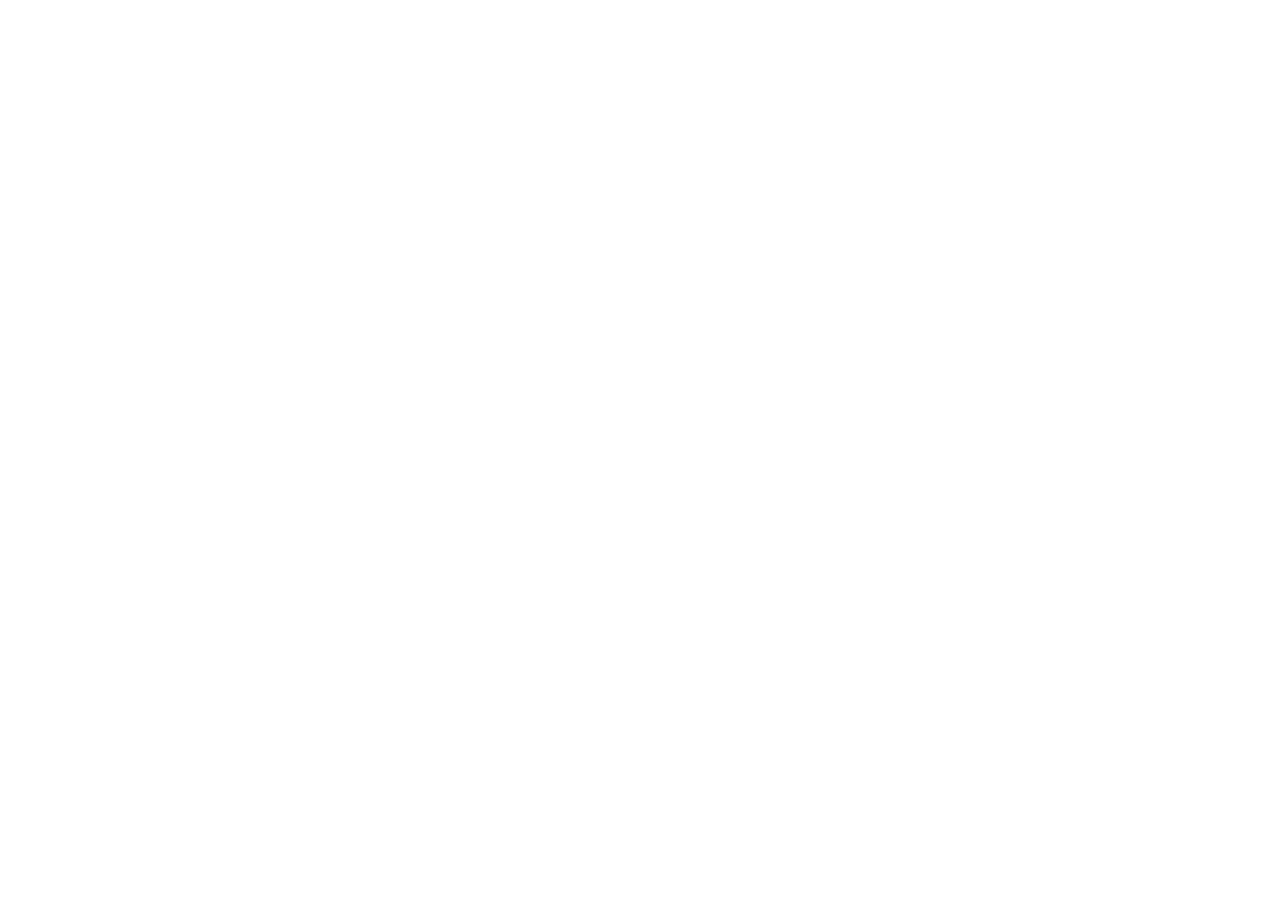
==== privacypolicy.html @ 908f22d9 "Create privacypolicy.html" ====
<!DOCTYPE html>
<html lang="en">
<head>
  <meta charset="UTF-8">
  <meta name="viewport" content="width=device-width, initial-scale=1.0">
  <title>Postra — Never Run Out of Content Again.</title>
  <meta name="description" content="Postra helps Instagram creators generate niche-specific ideas, captions, and ready-to-post content in seconds. Never run out of content again.">
  <meta name="keywords" content="AI social media tool, content generator, Instagram creator tools, caption generator, Hindi content creator tool">
  <meta name="author" content="Postra">
  <meta name="robots" content="index, follow">
  <meta property="og:title" content="Postra — Never Run Out of Content Again.">
  <meta property="og:description" content="Idea → Ready post in seconds. Built for Instagram creators who want to stay consistent without the overthink.">
  <meta property="og:type" content="website">
  <meta property="og:url" content="https://postra-gamma.vercel.app/">
  <meta property="og:image" content="https://postra-gamma.vercel.app/assets/postra.png">
  <meta name="twitter:card" content="summary_large_image">
  <meta name="twitter:title" content="Postra — Never Run Out of Content Again.">
  <meta name="twitter:description" content="Never run out of content again. Generate niche ideas + captions in seconds.">
  <meta name="twitter:image" content="https://postra-gamma.vercel.app/assets/postra.png">
  <link rel="icon" href="assets/postra.png" type="image/png">
  <link rel="canonical" href="https://postra-gamma.vercel.app/">
  <link rel="preconnect" href="https://fonts.googleapis.com">
  <link rel="preconnect" href="https://fonts.gstatic.com" crossorigin>
  <link href="https://fonts.googleapis.com/css2?family=Syne:wght@400;500;600;700;800&family=DM+Sans:ital,opsz,wght@0,9..40,300;0,9..40,400;0,9..40,500;1,9..40,300&display=swap" rel="stylesheet">
  <link rel="stylesheet" href="style.css">
  <link rel="stylesheet" href="https://cdnjs.cloudflare.com/ajax/libs/font-awesome/6.5.0/css/all.min.css">
  <meta name="theme-color" content="#000000">
</head>

<body>
<!-- ====================================================
     PAGE: PRIVACY POLICY
===================================================== -->
<div class="page" id="page-privacy">
  <div class="page-hero">
    <p class="label">Legal</p>
    <h1>Privacy Policy</h1>
    <p>Last updated: April 1, 2026</p>
  </div>
  <section class="section">
    <div class="legal-content">
      <p>Postra ("we", "our", or "us") is committed to protecting your privacy. This Privacy Policy explains how we collect, use, and safeguard your personal information when you use our platform.</p>
      <h2>1. Information We Collect</h2>
      <h3>Account information</h3>
      <p>When you create a Postra account, we collect your name, email address, niche, and creator preferences you provide during onboarding.</p>
      <h3>Instagram integration data</h3>
      <p>When you connect your Instagram account, we access data permitted by the Instagram API — including your profile, follower count, and post performance data. We do not store your Instagram password. We use only the permissions you explicitly grant.</p>
      <h3>Usage data</h3>
      <p>We collect information on how you use Postra — which features you use, how often you post, and content creation patterns. This helps us improve the product and personalise your experience.</p>
      <h3>Payment information</h3>
      <p>Payments are processed by a third-party provider. We do not store your credit card or banking details on our servers.</p>
      <h2>2. How We Use Your Data</h2>
      <ul>
        <li>To provide and improve the Postra service</li>
        <li>To generate AI-powered content suggestions based on your niche and tone</li>
        <li>To send relevant product updates and creator tips (you can opt out anytime)</li>
        <li>To analyse usage patterns and improve features</li>
        <li>To process payments and manage subscriptions</li>
      </ul>
      <h2>3. Instagram Integration</h2>
      <p>Postra integrates with Instagram via the official Meta API. We only access data you explicitly authorise. You can revoke access at any time from your Instagram settings. We do not share your Instagram data with third parties.</p>
      <h2>4. Cookies</h2>
      <p>We use cookies to keep you logged in, remember your preferences, and understand how our site is used. See our Cookie Policy for full details.</p>
      <h2>5. Data Sharing</h2>
      <p>We do not sell your personal data. We may share data with service providers (hosting, analytics, payment) who are bound by strict confidentiality agreements. We may disclose data if required by law.</p>
      <h2>6. Data Security</h2>
      <p>We use industry-standard security measures including encryption, secure servers, and access controls. While no system is 100% secure, we take your data protection seriously.</p>
      <h2>7. Your Rights</h2>
      <ul>
        <li>Access and export your personal data</li>
        <li>Correct inaccurate information</li>
        <li>Request deletion of your account and data</li>
        <li>Withdraw consent for data processing</li>
      </ul>
      <p>To exercise any of these rights, email us at <a href="https://mail.google.com/mail/?view=cm&to=sharmaaparth.07@email.com" target="_blank">Contact Support →</a></p>
      <h2>8. Contact</h2>
      <p>For any privacy questions, contact us at <a href="https://mail.google.com/mail/?view=cm&to=sharmaaparth.07@email.com" target="_blank">Contact Support →</a></p>
    </div>
  </section>
</div>
</body>
</html>
---- style.css ----
/* ===== DESIGN TOKENS ===== */
:root {
  --brand: #1a6bff;
  --brand-dark: #1254cc;
  --brand-light: #e8f0ff;
  --brand-mid: #4a8bff;
  --ink: #0d0f14;
  --ink-2: #3a3f4a;
  --ink-3: #6b7280;
  --ink-4: #9ca3af;
  --surface: #ffffff;
  --surface-2: #f8f9fb;
  --surface-3: #f1f3f8;
  --border: #e5e8ef;
  --border-2: #d1d5de;
  --success: #16a34a;
  --success-light: #dcfce7;
  --radius: 12px;
  --radius-lg: 20px;
  --radius-xl: 32px;
  --shadow: 0 1px 3px rgba(0,0,0,0.08), 0 4px 16px rgba(0,0,0,0.06);
  --shadow-lg: 0 8px 32px rgba(0,0,0,0.10);
  --shadow-brand: 0 8px 32px rgba(26,107,255,0.25);
}

* { box-sizing: border-box; margin: 0; padding: 0; }
html { scroll-behavior: smooth; }
body {
  font-family: 'DM Sans', sans-serif;
  color: var(--ink);
  background: var(--surface);
  font-size: 16px;
  line-height: 1.65;
  -webkit-font-smoothing: antialiased;
}
h1, h2, h3, h4, h5 {
  font-family: 'Syne', sans-serif;
  line-height: 1.15;
  letter-spacing: -0.02em;
}
a { color: var(--brand); text-decoration: none; }
a:hover { text-decoration: underline; }
img { max-width: 100%; }

/* ===== NAV ===== */
.nav {
  position: sticky; top: 0; z-index: 100;
  background: rgba(255,255,255,0.92);
  backdrop-filter: blur(12px);
  border-bottom: 1px solid var(--border);
  padding: 0 max(24px, calc((100vw - 1120px) / 2));
  display: flex; align-items: center; gap: 32px;
  height: 60px;
}
.nav-logo {
  font-family: 'Syne', sans-serif;
  font-weight: 800; font-size: 22px;
  color: var(--brand); margin-right: auto;
  letter-spacing: -0.03em; cursor: pointer;
}
.nav-logo span { color: var(--ink); }
.nav-links { display: flex; gap: 4px; }
.nav-links a {
  font-size: 14px; font-weight: 500; color: var(--ink-2);
  padding: 6px 12px; border-radius: 8px;
  transition: background 0.15s, color 0.15s;
  cursor: pointer;
}
.nav-links a:hover { background: var(--surface-2); color: var(--ink); text-decoration: none; }
.nav-links a.active { color: var(--brand); background: var(--brand-light); }
.nav-cta {
  background: var(--brand); color: #fff !important;
  padding: 8px 18px !important; border-radius: 8px !important;
  font-weight: 600 !important;
  transition: all 0.2s !important;
}
.nav-cta:hover { background: var(--brand-dark) !important; color: #fff; text-decoration: none; transform: translateY(-1px); }

/* Pulse animation on nav CTA */
.pulse-cta {
  animation: subtlePulse 3s ease-in-out infinite;
}
@keyframes subtlePulse {
  0%, 100% { box-shadow: 0 0 0 0 rgba(26,107,255,0.4); }
  50% { box-shadow: 0 0 0 6px rgba(26,107,255,0); }
}

/* ===== PAGES ===== */
.page { display: none; }
.page.active { display: block; }
.page.active { animation: fadeIn 0.22s ease; }
@keyframes fadeIn { from { opacity: 0; transform: translateY(8px); } to { opacity: 1; transform: translateY(0); } }

/* ===== SHARED SECTION STYLES ===== */
.section { padding: 96px max(24px, calc((100vw - 1120px) / 2)); }
.section-sm { padding: 64px max(24px, calc((100vw - 1120px) / 2)); }
.section-bg { background: var(--surface-2); }

.label {
  display: inline-block;
  font-size: 12px; font-weight: 600;
  letter-spacing: 0.08em; text-transform: uppercase;
  color: var(--brand); background: var(--brand-light);
  padding: 4px 12px; border-radius: 100px;
  margin-bottom: 16px;
}

h2.section-title {
  font-size: clamp(28px, 4vw, 44px);
  font-weight: 800; margin-bottom: 16px;
}
.section-subtitle {
  font-size: 18px; color: var(--ink-3);
  max-width: 560px;
  line-height: 1.6;
  margin-bottom: 56px;
}

/* ===== BUTTONS ===== */
.btn {
  display: inline-flex; align-items: center; gap: 8px;
  padding: 13px 24px; border-radius: 10px;
  font-family: 'DM Sans', sans-serif;
  font-size: 15px; font-weight: 600;
  cursor: pointer; border: none;
  transition: all 0.18s; text-decoration: none !important;
}
.btn-primary {
  background: var(--brand); color: #fff;
}
.btn-primary:hover { background: var(--brand-dark); transform: translateY(-1px); box-shadow: var(--shadow-brand); }
.btn-outline {
  background: transparent; color: var(--ink);
  border: 1.5px solid var(--border-2);
}
.btn-outline:hover { border-color: var(--brand); color: var(--brand); background: var(--brand-light); }
.btn-lg { padding: 16px 32px; font-size: 17px; border-radius: 12px; }
.btn-white { background: #fff; color: var(--brand); }
.btn-white:hover { background: var(--brand-light); transform: translateY(-1px); }

/* Glow CTA button */
.btn-glow {
  box-shadow: 0 4px 24px rgba(26,107,255,0.35);
  position: relative; overflow: hidden;
}
.btn-glow::after {
  content: '';
  position: absolute; inset: 0;
  background: linear-gradient(90deg, transparent, rgba(255,255,255,0.15), transparent);
  transform: translateX(-100%);
  animation: shimmer 2.5s infinite;
}
@keyframes shimmer {
  100% { transform: translateX(100%); }
}
.btn-glow:hover { box-shadow: 0 8px 32px rgba(26,107,255,0.5); }

.btn-cta-final {
  font-size: 18px; padding: 18px 40px;
  border-radius: 14px;
  box-shadow: 0 0 0 4px rgba(255,255,255,0.3);
}
.btn-cta-final:hover {
  box-shadow: 0 0 0 6px rgba(255,255,255,0.4);
  transform: translateY(-2px);
}

/* ===== CARDS ===== */
.card {
  background: var(--surface);
  border: 1px solid var(--border);
  border-radius: var(--radius-lg);
  padding: 28px 28px;
  box-shadow: var(--shadow);
}
.card-hover {
  transition: transform 0.2s, box-shadow 0.2s;
}
.card-hover:hover {
  transform: translateY(-4px);
  box-shadow: var(--shadow-lg);
}
.card-featured {
  border-color: var(--brand);
  background: linear-gradient(135deg, #f0f5ff 0%, #fff 100%);
}
.card-icon {
  width: 48px; height: 48px;
  background: var(--brand-light);
  border-radius: 12px;
  display: flex; align-items: center; justify-content: center;
  font-size: 22px; margin-bottom: 16px;
}
.card h3 { font-size: 18px; font-weight: 700; margin-bottom: 8px; }
.card p { font-size: 15px; color: var(--ink-3); line-height: 1.6; }
.card-tag {
  display: inline-block; margin-top: 12px;
  background: var(--surface-3); color: var(--ink-3);
  font-size: 11px; font-weight: 600; padding: 3px 10px;
  border-radius: 100px; letter-spacing: 0.04em;
}
.card-tag-brand {
  background: var(--brand-light); color: var(--brand);
}

/* ===== GRID ===== */
.grid-3 { display: grid; grid-template-columns: repeat(3, 1fr); gap: 24px; }
.grid-2 { display: grid; grid-template-columns: repeat(2, 1fr); gap: 24px; }
.grid-4 { display: grid; grid-template-columns: repeat(4, 1fr); gap: 20px; }

@media (max-width: 900px) {
  .grid-3, .grid-4 { grid-template-columns: 1fr; }
  .grid-2 { grid-template-columns: 1fr; }
  .nav-links { display: none; }
}

/* ===== HERO ===== */
.hero {
  padding: 96px max(24px, calc((100vw - 1120px) / 2)) 80px;
  background: linear-gradient(175deg, #f0f5ff 0%, #fff 60%);
  position: relative; overflow: hidden;
}
/* Animated blobs */
.hero-blob {
  position: absolute; border-radius: 50%;
  pointer-events: none; opacity: 0.5;
  animation: blobFloat 8s ease-in-out infinite alternate;
}
.hero-blob-1 {
  width: 500px; height: 500px;
  top: -150px; right: -100px;
  background: radial-gradient(circle, rgba(26,107,255,0.10) 0%, transparent 70%);
  animation-duration: 8s;
}
.hero-blob-2 {
  width: 350px; height: 350px;
  bottom: -100px; left: -100px;
  background: radial-gradient(circle, rgba(100,160,255,0.08) 0%, transparent 70%);
  animation-duration: 12s;
  animation-delay: -4s;
}
@keyframes blobFloat {
  from { transform: translate(0, 0) scale(1); }
  to { transform: translate(30px, -20px) scale(1.05); }
}

.hero-inner { position: relative; z-index: 1; }

.hero-badge {
  display: inline-flex; align-items: center; gap: 8px;
  background: var(--brand-light); color: var(--brand);
  padding: 6px 14px; border-radius: 100px;
  font-size: 13px; font-weight: 600;
  margin-bottom: 28px;
  border: 1px solid rgba(26,107,255,0.2);
  animation: badgePop 0.5s cubic-bezier(.34,1.56,.64,1) forwards;
}
@keyframes badgePop {
  from { opacity: 0; transform: scale(0.85); }
  to { opacity: 1; transform: scale(1); }
}
.hero-badge .dot {
  width: 7px; height: 7px; border-radius: 50%;
  background: var(--brand); animation: pulse 2s infinite;
}
@keyframes pulse {
  0%, 100% { opacity: 1; }
  50% { opacity: 0.4; }
}

.hero-headline {
  font-size: clamp(36px, 6vw, 72px);
  font-weight: 800; max-width: 820px;
  margin-bottom: 24px;
  line-height: 1.08;
  animation: heroSlide 0.6s ease forwards;
  animation-delay: 0.1s;
  opacity: 0;
}
@keyframes heroSlide {
  from { opacity: 0; transform: translateY(20px); }
  to { opacity: 1; transform: translateY(0); }
}
.hero-headline .accent { color: var(--brand); }

.hero-sub {
  font-size: clamp(16px, 2vw, 19px);
  color: var(--ink-2); max-width: 560px;
  margin-bottom: 36px; line-height: 1.7;
  animation: heroSlide 0.6s ease forwards;
  animation-delay: 0.2s;
  opacity: 0;
}

.hero-actions {
  display: flex; gap: 12px; flex-wrap: wrap; margin-bottom: 20px;
  animation: heroSlide 0.6s ease forwards;
  animation-delay: 0.3s;
  opacity: 0;
}

/* Micro trust pills */
.hero-microtrust {
  display: flex; align-items: center; gap: 8px; flex-wrap: wrap;
  margin-bottom: 56px;
  animation: heroSlide 0.5s ease forwards;
  animation-delay: 0.4s;
  opacity: 0;
}
.trust-pill {
  display: inline-flex; align-items: center; gap: 4px;
  font-size: 13px; color: var(--ink-3); font-weight: 500;
  background: rgba(255,255,255,0.7); border: 1px solid var(--border);
  padding: 4px 12px; border-radius: 100px;
}

/* ===== HERO OUTPUT PREVIEW ===== */
.hero-output-preview {
  background: #fff;
  border: 1px solid var(--border);
  border-radius: var(--radius-xl);
  box-shadow: 0 8px 48px rgba(26,107,255,0.12), 0 2px 8px rgba(0,0,0,0.06);
  overflow: hidden;
  max-width: 740px;
  animation: heroSlide 0.7s ease forwards;
  animation-delay: 0.5s;
  opacity: 0;
}
.output-preview-label {
  padding: 14px 20px 10px;
  font-size: 13px; font-weight: 600; color: var(--ink-3);
  background: var(--surface-2);
  border-bottom: 1px solid var(--border);
}
.output-tabs {
  display: flex; gap: 0;
  border-bottom: 1px solid var(--border);
  background: var(--surface-2);
}
.otab {
  padding: 10px 20px;
  font-family: 'DM Sans', sans-serif;
  font-size: 13px; font-weight: 600; color: var(--ink-3);
  background: none; border: none; cursor: pointer;
  border-bottom: 2px solid transparent;
  transition: all 0.15s;
}
.otab:hover { color: var(--brand); }
.otab.active { color: var(--brand); border-bottom-color: var(--brand); background: #fff; }
.output-body { padding: 20px; min-height: 180px; }
.otab-content { display: none; }
.otab-content.active { display: block; }

.output-niche-tag {
  display: inline-block; font-size: 12px; color: var(--brand);
  background: var(--brand-light); padding: 3px 10px;
  border-radius: 100px; font-weight: 600; margin-bottom: 14px;
}

/* Idea items */
.output-item {
  display: flex; align-items: flex-start; gap: 12px;
  padding: 10px 12px; border-radius: var(--radius);
  border: 1px solid var(--border); margin-bottom: 8px;
  cursor: pointer; transition: all 0.15s;
}
.output-item:hover { border-color: var(--brand); background: var(--brand-light); }
.output-item.selected { border-color: var(--brand); background: var(--brand-light); }
.output-item-num {
  width: 22px; height: 22px; border-radius: 50%;
  background: var(--surface-3); color: var(--ink-3);
  font-size: 11px; font-weight: 700;
  display: flex; align-items: center; justify-content: center; flex-shrink: 0;
}
.output-item.selected .output-item-num { background: var(--brand); color: #fff; }
.output-item-title { font-size: 14px; font-weight: 600; color: var(--ink); margin-bottom: 3px; }
.output-item-meta { font-size: 12px; color: var(--ink-3); }
.output-item-check { margin-left: auto; font-size: 16px; color: var(--brand); }

/* Caption items */
.caption-block {
  padding: 12px; border-radius: var(--radius);
  border: 1px solid var(--border); margin-bottom: 10px;
}
.caption-block.selected-caption { border-color: var(--brand); background: var(--brand-light); }
.caption-label { font-size: 11px; font-weight: 700; color: var(--ink-3); margin-bottom: 6px; text-transform: uppercase; letter-spacing: 0.06em; }
.caption-text { font-size: 13px; color: var(--ink-2); line-height: 1.6; }

/* Hook items */
.hook-item {
  display: flex; align-items: flex-start; gap: 10px;
  padding: 12px; border-radius: var(--radius);
  border: 1px solid var(--border); margin-bottom: 8px;
}
.hook-item.selected-hook { border-color: var(--brand); background: var(--brand-light); }
.hook-badge {
  display: inline-block; font-size: 11px; font-weight: 700;
  padding: 2px 8px; border-radius: 100px;
  background: var(--surface-3); color: var(--ink-3);
  white-space: nowrap; flex-shrink: 0; margin-top: 2px;
}
.hook-text { font-size: 13px; color: var(--ink-2); line-height: 1.55; font-style: italic; }

.output-footer {
  display: flex; align-items: center; justify-content: space-between;
  padding: 14px 20px; border-top: 1px solid var(--border);
  background: var(--surface-2);
}
.output-time { font-size: 12px; color: var(--ink-3); }

/* ===== SOCIAL PROOF TICKER ===== */
.proof-ticker {
  background: var(--brand);
  overflow: hidden;
  padding: 10px 0;
  white-space: nowrap;
}
.ticker-track {
  display: inline-flex; gap: 48px;
  animation: tickerScroll 30s linear infinite;
  white-space: nowrap;
}
.ticker-track span {
  font-size: 13px; font-weight: 500; color: rgba(255,255,255,0.9);
}
@keyframes tickerScroll {
  0% { transform: translateX(0); }
  100% { transform: translateX(-50%); }
}

/* ===== STATS BAND ===== */
.stats-band-section {
  background: var(--surface-2);
  border-top: 1px solid var(--border);
  border-bottom: 1px solid var(--border);
}
.stat-band { display: grid; grid-template-columns: repeat(4, 1fr); gap: 32px; text-align: center; }
@media (max-width: 700px) { .stat-band { grid-template-columns: 1fr 1fr; } }
.stat-item { padding: 8px; }
.stat-num { font-family: 'Syne', sans-serif; font-size: 30px; font-weight: 800; color: var(--brand); line-height: 1; }
.stat-label { font-size: 14px; color: var(--ink-3); margin-top: 6px; }

/* ===== PROBLEM SECTION ===== */
.problem-section { background: #fafbff; }
.problem-inner {
  display: grid; grid-template-columns: 1fr 1fr; gap: 80px; align-items: start;
}
@media (max-width: 900px) { .problem-inner { grid-template-columns: 1fr; } }
.problem-copy { padding-top: 8px; }

.pain-cards { display: flex; flex-direction: column; gap: 12px; }
.pain-card {
  display: flex; gap: 16px; align-items: flex-start;
  padding: 20px; border-radius: var(--radius-lg);
  background: #fff; border: 1px solid var(--border);
  box-shadow: var(--shadow);
  transition: transform 0.2s, box-shadow 0.2s;
}
.pain-card:hover { transform: translateX(4px); box-shadow: var(--shadow-lg); }
.pain-emoji { font-size: 26px; flex-shrink: 0; }
.pain-text h4 { font-size: 16px; font-weight: 700; margin-bottom: 4px; color: var(--ink); }
.pain-text p { font-size: 14px; color: var(--ink-3); line-height: 1.55; }

/* ===== SOLUTION SECTION ===== */
.solution-section { background: var(--surface-2); }
/* .solution-inner { } */
.solution-steps {
  display: grid; grid-template-columns: 1fr auto 1fr auto 1fr; gap: 0;
  align-items: center; max-width: 900px; margin: 0 auto;
}
@media (max-width: 800px) {
  .solution-steps { grid-template-columns: 1fr; gap: 0; }
  .sol-arrow { transform: rotate(90deg); text-align: center; padding: 8px 0; }
}
.sol-step {
  background: #fff; border: 1px solid var(--border);
  border-radius: var(--radius-lg); padding: 28px 24px;
  text-align: center; position: relative;
  transition: transform 0.2s, box-shadow 0.2s;
}
.sol-step:hover { transform: translateY(-4px); box-shadow: var(--shadow-lg); }
.sol-step-num {
  position: absolute; top: -14px; left: 50%; transform: translateX(-50%);
  width: 28px; height: 28px; border-radius: 50%;
  background: var(--brand); color: #fff;
  font-family: 'Syne', sans-serif; font-weight: 800; font-size: 13px;
  display: flex; align-items: center; justify-content: center;
}
.sol-step-icon { font-size: 32px; margin-bottom: 12px; }
.sol-step h4 { font-size: 16px; font-weight: 700; margin-bottom: 6px; }
.sol-step p { font-size: 13px; color: var(--ink-3); line-height: 1.55; }
.sol-arrow { font-size: 24px; color: var(--brand-mid); padding: 0 16px; }

/* ===== FLOW VISUAL ===== */
.flow-section { background: var(--surface-2); text-align: center; }
.flow-steps {
  display: flex; align-items: center; gap: 0;
  justify-content: center; flex-wrap: wrap;
  margin: 48px 0 24px;
}
.flow-step {
  display: flex; flex-direction: column; align-items: center;
  text-align: center; padding: 18px 16px;
  background: var(--surface);
  border: 1px solid var(--border);
  border-radius: var(--radius);
  min-width: 110px; position: relative;
  transition: transform 0.2s, box-shadow 0.2s;
}
.flow-step:hover { transform: translateY(-3px); box-shadow: var(--shadow-lg); }
.flow-step-highlight { border-color: var(--brand); background: var(--brand-light); }
.flow-step-icon { font-size: 26px; margin-bottom: 6px; }
.flow-step-label { font-size: 13px; font-weight: 700; color: var(--ink-2); margin-bottom: 4px; }
.flow-step-time { font-size: 11px; color: var(--brand); font-weight: 600; }
.flow-arrow { font-size: 20px; color: var(--brand); padding: 0 4px; font-weight: 300; }
.flow-compare {
  display: flex; align-items: center; gap: 16px; justify-content: center;
  margin-top: 8px;
  font-size: 15px; font-weight: 600;
}
.flow-old { color: var(--ink-3); }
.flow-vs { color: var(--ink-4); }
.flow-new { color: var(--success); }

/* ===== FEATURES ===== */
.features-section { background: #fff; }

/* ===== BEFORE/AFTER ===== */
.ba-section { background: var(--surface-2); }
.ba-grid {
  display: grid; grid-template-columns: 1fr 1fr;
  gap: 24px; margin-top: 0;
}
@media (max-width: 700px) { .ba-grid { grid-template-columns: 1fr; } }
.ba-card { border-radius: var(--radius-lg); padding: 32px; }
.ba-before { background: #fff5f5; border: 1px solid #fecaca; }
.ba-after { background: #f0fdf4; border: 1px solid #bbf7d0; }
.ba-card h3 { font-size: 22px; font-weight: 800; margin-bottom: 20px; }
.ba-before h3 { color: #dc2626; }
.ba-after h3 { color: #16a34a; }
.ba-item { display: flex; align-items: flex-start; gap: 10px; margin-bottom: 12px; }
.ba-icon { font-size: 16px; flex-shrink: 0; margin-top: 2px; }
.ba-text { font-size: 15px; color: var(--ink-2); }

/* ===== SOCIAL PROOF ===== */
.proof-section { background: #fff; }
.testimonial {
  background: var(--surface); border: 1px solid var(--border);
  border-radius: var(--radius-lg); padding: 28px;
  transition: transform 0.2s, box-shadow 0.2s;
}
.testimonial-hover:hover { transform: translateY(-4px); box-shadow: var(--shadow-lg); }
.testimonial-featured {
  border-color: var(--brand);
  background: linear-gradient(135deg, var(--brand-light) 0%, #fff 100%);
}
.testimonial-stars { color: #f59e0b; font-size: 14px; margin-bottom: 12px; }
.testimonial-text { font-size: 15px; color: var(--ink-2); line-height: 1.7; margin-bottom: 20px; font-style: italic; }
.testimonial-author { display: flex; align-items: center; gap: 12px; }
.t-avatar {
  width: 38px; height: 38px; border-radius: 50%;
  background: var(--brand-light); color: var(--brand);
  display: flex; align-items: center; justify-content: center;
  font-size: 13px; font-weight: 700;
}
.t-name { font-size: 14px; font-weight: 700; }
.t-handle { font-size: 13px; color: var(--ink-3); }

/* ===== PRICING PREVIEW ON HOME ===== */
.pricing-preview-section { background: var(--surface-2); }
.pricing-highlight-box {
  display: flex; align-items: stretch; gap: 20px;
  justify-content: center; margin-bottom: 16px;
  flex-wrap: wrap;
}
.ph-plan {
  background: #fff; border: 1.5px solid var(--border);
  border-radius: var(--radius-lg); padding: 28px 36px;
  min-width: 200px; text-align: center;
  transition: transform 0.2s, box-shadow 0.2s;
}
.ph-plan:hover { transform: translateY(-3px); box-shadow: var(--shadow-lg); }
.ph-plan-featured {
  border-color: var(--brand);
  background: linear-gradient(135deg, #f0f5ff 0%, #fff 100%);
  position: relative;
}
.ph-badge {
  position: absolute; top: -12px; left: 50%; transform: translateX(-50%);
  background: var(--brand); color: #fff;
  font-size: 11px; font-weight: 700; padding: 3px 14px;
  border-radius: 100px; white-space: nowrap;
}
.ph-name { font-size: 13px; font-weight: 700; color: var(--ink-3); text-transform: uppercase; letter-spacing: 0.06em; margin-bottom: 6px; }
.ph-price { font-family: 'Syne', sans-serif; font-size: 36px; font-weight: 800; color: var(--ink); margin-bottom: 6px; }
.ph-price span { font-size: 16px; font-weight: 400; color: var(--ink-3); }
.ph-desc { font-size: 12px; color: var(--ink-3); }
.ph-divider { display: flex; align-items: center; color: var(--ink-4); font-size: 13px; padding: 0 8px; }
.pricing-note-small { font-size: 14px; color: var(--ink-2); }

/* ===== PRICING PAGE ===== */
.pricing-toggle {
  display: flex; align-items: center; gap: 12px;
  margin-bottom: 48px; justify-content: center;
}
.toggle-label { font-size: 14px; font-weight: 500; color: var(--ink-3); }
.toggle-label.active { color: var(--brand); font-weight: 600; }
.toggle-btn {
  width: 52px; height: 28px; border-radius: 100px;
  background: var(--brand); cursor: pointer;
  position: relative; transition: background 0.2s;
  border: none;
}
.toggle-btn .knob {
  position: absolute; top: 3px; left: 3px;
  width: 22px; height: 22px; border-radius: 50%;
  background: #fff; transition: transform 0.2s;
}
.toggle-btn.yearly .knob { transform: translateX(24px); }
.price-badge {
  background: var(--success-light); color: var(--success);
  font-size: 12px; font-weight: 700; padding: 3px 10px;
  border-radius: 100px;
}
.pricing-grid { display: grid; grid-template-columns: 1fr 1fr; gap: 24px; max-width: 760px; margin: 0 auto; }
@media (max-width: 700px) { .pricing-grid { grid-template-columns: 1fr; } }
.price-card {
  background: var(--surface); border: 1.5px solid var(--border);
  border-radius: var(--radius-lg); padding: 32px;
  transition: transform 0.2s, box-shadow 0.2s;
}
.price-card:hover { transform: translateY(-3px); box-shadow: var(--shadow-lg); }
.price-card.featured {
  border-color: var(--brand);
  background: linear-gradient(135deg, #f0f5ff 0%, #fff 100%);
  position: relative;
}
.price-card.featured::before {
  content: 'Most Popular';
  position: absolute; top: -13px; left: 50%; transform: translateX(-50%);
  background: var(--brand); color: #fff;
  font-size: 12px; font-weight: 700; padding: 4px 16px;
  border-radius: 100px; white-space: nowrap;
}
.price-tier { font-size: 14px; font-weight: 600; color: var(--ink-3); margin-bottom: 8px; text-transform: uppercase; letter-spacing: 0.06em; }
.price-amount { font-family: 'Syne', sans-serif; font-size: 48px; font-weight: 800; line-height: 1; color: var(--ink); }
.price-period { font-size: 15px; font-weight: 400; color: var(--ink-3); }
.price-desc { font-size: 14px; color: var(--ink-3); margin: 12px 0 24px; }
.price-features { list-style: none; margin-bottom: 28px; }
.price-features li { display: flex; align-items: flex-start; gap: 10px; font-size: 14px; color: var(--ink-2); margin-bottom: 10px; }
.price-features li .check { color: var(--success); font-size: 16px; flex-shrink: 0; }
.region-notice { text-align: center; font-size: 13px; color: var(--ink-3); margin-top: 16px; }
.pricing-note { text-align: center; margin-top: 20px; font-size: 15px; color: var(--ink-2); font-weight: 500; }
.pricing-note strong { color: var(--brand); }

/* ===== FAQ ===== */
.faq-item { border-bottom: 1px solid var(--border); }
.faq-q {
  width: 100%; background: none; border: none;
  text-align: left; padding: 20px 0;
  font-family: 'DM Sans', sans-serif;
  font-size: 16px; font-weight: 600; color: var(--ink);
  cursor: pointer; display: flex; justify-content: space-between; align-items: center;
  transition: color 0.15s;
}
.faq-q:hover { color: var(--brand); }
.faq-a { padding: 0 0 20px; font-size: 15px; color: var(--ink-3); line-height: 1.7; display: none; }
.faq-a.open { display: block; }
.faq-icon { font-size: 20px; color: var(--ink-3); transition: transform 0.2s; flex-shrink: 0; }
.faq-icon.open { transform: rotate(45deg); }

/* ===== CTA BAND ===== */
.cta-band {
  background: var(--brand); color: #fff;
  padding: 80px max(24px, calc((100vw - 1120px) / 2));
  text-align: center;
}
.cta-band h2 { font-size: clamp(28px, 4vw, 44px); font-weight: 800; color: #fff; margin-bottom: 16px; }
.cta-band p { font-size: 18px; color: rgba(255,255,255,0.8); margin-bottom: 36px; max-width: 480px; margin-left: auto; margin-right: auto; }

/* Upgraded CTA band */
.cta-band-upgraded {
  background: linear-gradient(135deg, #0a4aee 0%, #1a6bff 60%, #4a8bff 100%);
  position: relative; overflow: hidden;
}
.cta-band-upgraded::before {
  content: '';
  position: absolute; inset: 0;
  background: radial-gradient(circle at 80% 20%, rgba(255,255,255,0.1) 0%, transparent 60%);
  pointer-events: none;
}
.cta-badge {
  display: inline-block; background: rgba(255,255,255,0.15);
  border: 1px solid rgba(255,255,255,0.3);
  color: #fff; font-size: 13px; font-weight: 600;
  padding: 6px 16px; border-radius: 100px; margin-bottom: 20px;
}
.cta-microtrust {
  display: flex; align-items: center; gap: 12px;
  justify-content: center; margin-top: 16px;
  font-size: 13px; color: rgba(255,255,255,0.7);
}

/* ===== STEP FLOW ===== */
.steps-list { max-width: 680px; }
.step-item { display: flex; gap: 20px; margin-bottom: 36px; }
.step-num {
  width: 36px; height: 36px; border-radius: 50%;
  background: var(--brand); color: #fff;
  font-family: 'Syne', sans-serif; font-weight: 800; font-size: 14px;
  display: flex; align-items: center; justify-content: center; flex-shrink: 0;
}
.step-content h4 { font-size: 17px; font-weight: 700; margin-bottom: 6px; }
.step-content p { font-size: 15px; color: var(--ink-3); }

/* ===== FEATURES PAGE ===== */
.feature-row {
  display: grid; grid-template-columns: 1fr 1fr; gap: 64px;
  align-items: center; margin-bottom: 80px;
}
.feature-row.reverse { direction: rtl; }
.feature-row.reverse > * { direction: ltr; }
@media (max-width: 800px) { .feature-row { grid-template-columns: 1fr; } }
.feature-visual {
  background: var(--surface-2); border: 1px solid var(--border);
  border-radius: var(--radius-lg); padding: 32px;
  min-height: 240px; display: flex; align-items: center; justify-content: center;
}
.mock-ui {
  background: var(--surface); border-radius: var(--radius);
  border: 1px solid var(--border); padding: 20px;
  width: 100%;
}
.mock-badge { display: inline-block; background: var(--brand-light); color: var(--brand); font-size: 11px; font-weight: 700; padding: 3px 8px; border-radius: 100px; margin: 2px; }

/* ===== BLOG ===== */
.blog-grid { display: grid; grid-template-columns: repeat(3, 1fr); gap: 24px; }
@media (max-width: 900px) { .blog-grid { grid-template-columns: 1fr; } }
.blog-card {
  background: var(--surface); border: 1px solid var(--border);
  border-radius: var(--radius-lg); overflow: hidden; cursor: pointer;
  transition: box-shadow 0.2s, transform 0.2s;
}
.blog-card:hover { box-shadow: var(--shadow-lg); transform: translateY(-2px); }
.blog-thumb { height: 160px; background: var(--brand-light); display: flex; align-items: center; justify-content: center; font-size: 48px; }
.blog-body { padding: 20px; }
.blog-cat { font-size: 11px; font-weight: 700; text-transform: uppercase; letter-spacing: 0.08em; color: var(--brand); margin-bottom: 8px; }
.blog-title { font-family: 'Syne', sans-serif; font-size: 16px; font-weight: 700; margin-bottom: 8px; line-height: 1.3; }
.blog-excerpt { font-size: 13px; color: var(--ink-3); line-height: 1.6; margin-bottom: 16px; }
.blog-meta { font-size: 12px; color: var(--ink-4); }

/* ===== LEGAL PAGES ===== */
.legal-content { max-width: 760px; }
.legal-content h2 { font-size: 20px; font-weight: 700; margin: 32px 0 12px; }
.legal-content h3 { font-size: 17px; font-weight: 600; margin: 24px 0 8px; color: var(--ink-2); }
.legal-content p { font-size: 15px; color: var(--ink-2); line-height: 1.75; margin-bottom: 12px; }
.legal-content ul { padding-left: 20px; margin-bottom: 12px; }
.legal-content li { font-size: 15px; color: var(--ink-2); line-height: 1.75; margin-bottom: 6px; }

/* ===== CONTACT ===== */
.contact-grid { display: grid; grid-template-columns: 1fr 1.5fr; gap: 64px; align-items: start; }
@media (max-width: 800px) { .contact-grid { grid-template-columns: 1fr; } }
.form-group { margin-bottom: 20px; }
.form-label { display: block; font-size: 14px; font-weight: 600; color: var(--ink-2); margin-bottom: 6px; }
.form-input, .form-textarea, .form-select {
  width: 100%; padding: 11px 14px;
  border: 1.5px solid var(--border-2); border-radius: 8px;
  font-family: 'DM Sans', sans-serif; font-size: 15px; color: var(--ink);
  background: var(--surface); outline: none; transition: border 0.2s;
}
.form-input:focus, .form-textarea:focus { border-color: var(--brand); }
.form-textarea { min-height: 120px; resize: vertical; }

/* ===== DASHBOARD ===== */
.dash-layout {
  display: grid; grid-template-columns: 220px 1fr;
  gap: 0; border: 1px solid var(--border); border-radius: var(--radius-lg);
  overflow: hidden; min-height: 520px;
}
@media (max-width: 800px) { .dash-layout { grid-template-columns: 1fr; } }
.dash-sidebar { background: var(--ink); padding: 24px 16px; }
.dash-sidebar .brand { font-family: 'Syne', sans-serif; font-weight: 800; color: #fff; font-size: 18px; margin-bottom: 28px; }
.dash-nav-item {
  display: flex; align-items: center; gap: 10px;
  color: #94a3b8; font-size: 14px; font-weight: 500;
  padding: 10px 12px; border-radius: 8px; margin-bottom: 4px; cursor: pointer;
  transition: all 0.15s;
}
.dash-nav-item:hover, .dash-nav-item.active { background: rgba(255,255,255,0.08); color: #fff; }
.dash-main { background: var(--surface-2); padding: 28px; }
.dash-header { display: flex; justify-content: space-between; align-items: center; margin-bottom: 24px; }
.dash-stats { display: grid; grid-template-columns: repeat(3, 1fr); gap: 16px; margin-bottom: 24px; }
.dash-stat { background: var(--surface); border: 1px solid var(--border); border-radius: var(--radius); padding: 16px; }
.dash-stat-val { font-family: 'Syne', sans-serif; font-size: 28px; font-weight: 800; color: var(--ink); }
.dash-stat-label { font-size: 13px; color: var(--ink-3); margin-top: 4px; }
.dash-content-grid { display: grid; grid-template-columns: 1fr 1fr; gap: 16px; }
.dash-panel { background: var(--surface); border: 1px solid var(--border); border-radius: var(--radius); padding: 16px; }
.dash-panel h4 { font-size: 14px; font-weight: 700; margin-bottom: 12px; }
.dash-draft { display: flex; align-items: center; gap: 10px; padding: 8px 0; border-bottom: 1px solid var(--border); }
.dash-draft:last-child { border-bottom: none; }
.draft-icon { width: 32px; height: 32px; border-radius: 8px; background: var(--brand-light); display: flex; align-items: center; justify-content: center; font-size: 14px; flex-shrink: 0; }
.draft-info { flex: 1; }
.draft-title { font-size: 13px; font-weight: 600; color: var(--ink); }
.draft-meta { font-size: 12px; color: var(--ink-3); }
.draft-status { font-size: 11px; font-weight: 700; padding: 3px 8px; border-radius: 100px; }
.status-draft { background: #fef3c7; color: #92400e; }
.status-sched { background: #dbeafe; color: #1e40af; }
.status-idea { background: var(--brand-light); color: var(--brand); }

/* ===== ABOUT PAGE ===== */
.founder-card {
  display: flex; gap: 32px; align-items: flex-start;
  background: var(--surface); border: 1px solid var(--border);
  border-radius: var(--radius-lg); padding: 40px; margin-top: 48px;
}
@media (max-width: 700px) { .founder-card { flex-direction: column; } }

/* ===== PILL TAGS ===== */
.tag { display: inline-block; background: var(--surface-3); color: var(--ink-2); font-size: 13px; font-weight: 500; padding: 5px 12px; border-radius: 100px; margin: 4px 3px; }
.tag-blue { background: var(--brand-light); color: var(--brand); }

/* ===== PROBLEM SECTION (old style preserved as fallback) ===== */
.problem-list { max-width: 600px; }
.problem-item { display: flex; align-items: flex-start; gap: 14px; padding: 18px 0; border-bottom: 1px solid var(--border); }
.problem-item:last-child { border-bottom: none; }
.problem-icon { font-size: 22px; flex-shrink: 0; margin-top: 2px; }
.problem-text h4 { font-size: 17px; font-weight: 700; margin-bottom: 4px; }
.problem-text p { font-size: 15px; color: var(--ink-3); }

/* ===== PAGE HERO (generic) ===== */
.page-hero {
  padding: 64px max(24px, calc((100vw - 1120px) / 2)) 48px;
  background: var(--surface-2);
  border-bottom: 1px solid var(--border);
}
.page-hero h1 { font-size: clamp(28px, 4vw, 48px); font-weight: 800; margin-bottom: 12px; }
.page-hero p { font-size: 18px; color: var(--ink-3); max-width: 560px; }

/* ===== FOOTER ===== */
footer {
  background: var(--ink);
  color: #94a3b8;
  padding: 64px max(24px, calc((100vw - 1120px) / 2)) 32px;
}
.footer-top {
  display: grid; grid-template-columns: 2fr 1fr 1fr 1fr;
  gap: 40px; margin-bottom: 48px;
}
@media (max-width: 768px) { .footer-top { grid-template-columns: 1fr 1fr; } }
.footer-brand { font-family: 'Syne', sans-serif; font-size: 22px; font-weight: 800; color: #fff; margin-bottom: 12px; }
.footer-tagline { font-size: 14px; line-height: 1.6; margin-bottom: 20px; }
.footer-col h4 { font-family: 'Syne', sans-serif; font-size: 14px; font-weight: 700; color: #fff; margin-bottom: 16px; }
.footer-col a { display: block; font-size: 14px; color: #94a3b8; margin-bottom: 10px; cursor: pointer; transition: color 0.15s; }
.footer-col a:hover { color: #fff; text-decoration: none; }
.footer-bottom { border-top: 1px solid #1e293b; padding-top: 24px; display: flex; justify-content: space-between; align-items: center; flex-wrap: wrap; gap: 12px; }
.footer-bottom p { font-size: 13px; }

/* ===== MOBILE MENU ===== */
.hamburger {
  display: none; border: none; background: none;
  cursor: pointer; padding: 8px; color: var(--ink);
  font-size: 22px;
}
@media (max-width: 900px) {
  .hamburger { display: flex; }
  .nav-cta { display: none; }
}

/* ===== REGION TOGGLE ===== */
.region-toggle {
  display: flex; align-items: center; gap: 8px;
  margin-bottom: 20px; justify-content: center;
  background: var(--surface-2); border: 1px solid var(--border);
  border-radius: 100px; padding: 4px; width: fit-content;
  margin-left: auto; margin-right: auto;
}
.region-btn {
  padding: 8px 20px; border-radius: 100px; border: none;
  font-family: 'DM Sans', sans-serif; font-size: 14px; font-weight: 600;
  cursor: pointer; transition: all 0.18s;
  background: transparent; color: var(--ink-3);
}
.region-btn.active {
  background: var(--surface); color: var(--ink);
  box-shadow: 0 1px 4px rgba(0,0,0,0.10);
}

/* ===== SUCCESS ALERT ===== */
.alert-success {
  background: var(--success-light); color: var(--success);
  padding: 14px 18px; border-radius: var(--radius); font-size: 15px;
  font-weight: 600; display: none; margin-top: 16px;
}

/* ===== SCROLL REVEAL ===== */
.reveal {
  opacity: 0;
  transform: translateY(24px);
  transition: opacity 0.5s ease, transform 0.5s ease;
}
.reveal.revealed {
  opacity: 1;
  transform: translateY(0);
}

/* ===== 3-PLAN PRICING GRID ===== */
.pricing-grid-3 {
  display: grid;
  grid-template-columns: repeat(3, 1fr);
  gap: 24px;
  max-width: 980px;
  margin: 0 auto;
}
@media (max-width: 860px) {
  .pricing-grid-3 { grid-template-columns: 1fr; max-width: 480px; }
}

/* Pricing highlight box — 3 plans on homepage */
.pricing-highlight-box {
  display: flex;
  align-items: stretch;
  gap: 16px;
  justify-content: center;
  margin-bottom: 16px;
  flex-wrap: wrap;
}
@media (max-width: 700px) {
  .pricing-highlight-box { flex-direction: column; align-items: center; }
  .ph-divider { transform: rotate(90deg); padding: 4px 0; }
}

/* ===== COMPARE TABLE ===== */
.compare-table {
  width: 100%;
  border-collapse: collapse;
  max-width: 820px;
  margin: 0 auto;
  font-size: 14px;
}
.compare-table thead tr {
  border-bottom: 2px solid var(--border);
}
.compare-table th {
  padding: 14px 16px;
  font-size: 13px;
  color: var(--ink-3);
  font-weight: 600;
  text-align: center;
}
.compare-table th:first-child { text-align: left; }
.compare-table th.col-pro {
  color: var(--brand);
  font-weight: 700;
}
.compare-table tbody tr {
  border-bottom: 1px solid var(--border);
  transition: background 0.12s;
}
.compare-table tbody tr:hover { background: var(--surface-2); }
.compare-table td {
  padding: 12px 16px;
  text-align: center;
  color: var(--ink-2);
}
.compare-table td:first-child {
  text-align: left;
  font-weight: 500;
  color: var(--ink);
}
.compare-table td.col-pro {
  color: var(--brand);
  font-weight: 600;
}

/* ===================================================
   FEEDBACK WIDGET
=================================================== */

/* Floating trigger button */
.fb-trigger {
  position: fixed;
  bottom: 24px;
  right: 24px;
  z-index: 9000;
  display: flex;
  align-items: center;
  gap: 8px;
  background: var(--ink);
  color: #fff;
  border: none;
  border-radius: 100px;
  padding: 12px 20px;
  font-family: 'DM Sans', sans-serif;
  font-size: 14px;
  font-weight: 600;
  cursor: pointer;
  box-shadow: 0 4px 20px rgba(0,0,0,0.25);
  transition: transform 0.2s, box-shadow 0.2s, background 0.2s;
}
.fb-trigger:hover {
  background: #1a1d24;
  transform: translateY(-2px);
  box-shadow: 0 8px 28px rgba(0,0,0,0.30);
}
.fb-trigger.open {
  background: var(--ink-2);
}
.fb-trigger-icon { font-size: 16px; line-height: 1; }
.fb-trigger-label { letter-spacing: -0.01em; }

/* Panel */
.fb-panel {
  position: fixed;
  bottom: 80px;
  right: 24px;
  z-index: 9001;
  width: 360px;
  max-width: calc(100vw - 32px);
  background: #fff;
  border-radius: 20px;
  box-shadow: 0 16px 64px rgba(0,0,0,0.18), 0 2px 8px rgba(0,0,0,0.08);
  overflow: hidden;
  display: none;
  transform: translateY(12px);
  opacity: 0;
  transition: transform 0.25s cubic-bezier(.34,1.56,.64,1), opacity 0.2s ease;
}
.fb-panel.visible {
  display: block;
  animation: fbSlideIn 0.25s cubic-bezier(.34,1.56,.64,1) forwards;
}
@keyframes fbSlideIn {
  from { opacity: 0; transform: translateY(16px) scale(0.97); }
  to   { opacity: 1; transform: translateY(0) scale(1); }
}

/* Header */
.fb-panel-header {
  display: flex;
  align-items: center;
  justify-content: space-between;
  padding: 16px 18px;
  background: var(--ink);
  color: #fff;
}
.fb-header-left { display: flex; align-items: center; gap: 10px; }
.fb-avatar {
  width: 36px; height: 36px; border-radius: 50%;
  background: var(--brand);
  display: flex; align-items: center; justify-content: center;
  font-weight: 800; font-size: 15px; color: #fff;
  flex-shrink: 0;
}
.fb-header-name { font-weight: 700; font-size: 14px; color: #fff; }
.fb-header-sub { font-size: 12px; color: rgba(255,255,255,0.55); margin-top: 1px; }
.fb-close {
  background: rgba(255,255,255,0.1);
  border: none; cursor: pointer;
  color: rgba(255,255,255,0.7);
  width: 28px; height: 28px; border-radius: 50%;
  display: flex; align-items: center; justify-content: center;
  font-size: 13px;
  transition: background 0.15s;
}
.fb-close:hover { background: rgba(255,255,255,0.2); color: #fff; }

/* Prompt text */
.fb-prompt {
  padding: 14px 18px 10px;
  font-size: 14px;
  color: var(--ink-2);
  line-height: 1.55;
  border-bottom: 1px solid var(--border);
}
.fb-prompt strong { color: var(--ink); }

/* Mode tabs */
.fb-modes {
  display: flex;
  border-bottom: 1px solid var(--border);
}
.fb-mode-btn {
  flex: 1;
  padding: 10px;
  background: none;
  border: none;
  font-family: 'DM Sans', sans-serif;
  font-size: 13px;
  font-weight: 600;
  color: var(--ink-3);
  cursor: pointer;
  border-bottom: 2px solid transparent;
  transition: all 0.15s;
}
.fb-mode-btn:hover { color: var(--brand); }
.fb-mode-btn.active {
  color: var(--brand);
  border-bottom-color: var(--brand);
  background: var(--brand-light);
}

/* Body */
.fb-body { padding: 14px 18px; }

.fb-textarea {
  width: 100%;
  border: 1.5px solid var(--border-2);
  border-radius: 10px;
  padding: 10px 12px;
  font-family: 'DM Sans', sans-serif;
  font-size: 14px;
  color: var(--ink);
  resize: none;
  outline: none;
  line-height: 1.55;
  transition: border 0.2s;
}
.fb-textarea:focus { border-color: var(--brand); }
.fb-textarea::placeholder { color: var(--ink-4); }

.fb-actions {
  display: flex;
  gap: 8px;
  margin-top: 10px;
  align-items: center;
}
.fb-email {
  flex: 1;
  border: 1.5px solid var(--border-2);
  border-radius: 8px;
  padding: 8px 10px;
  font-family: 'DM Sans', sans-serif;
  font-size: 13px;
  color: var(--ink);
  outline: none;
  transition: border 0.2s;
  min-width: 0;
}
.fb-email:focus { border-color: var(--brand); }
.fb-email::placeholder { color: var(--ink-4); }
.fb-submit-btn { padding: 9px 18px; font-size: 14px; white-space: nowrap; flex-shrink: 0; }

/* Voice area */
.fb-voice-area {
  text-align: center;
  padding: 8px 0 4px;
}
.fb-voice-idle { display: flex; flex-direction: column; align-items: center; gap: 10px; padding: 12px 0; }
.fb-record-btn {
  width: 64px; height: 64px; border-radius: 50%;
  background: var(--brand);
  border: none; cursor: pointer;
  display: flex; align-items: center; justify-content: center;
  font-size: 26px;
  box-shadow: 0 4px 20px rgba(26,107,255,0.35);
  transition: transform 0.15s, box-shadow 0.15s;
}
.fb-record-btn:hover { transform: scale(1.06); box-shadow: 0 6px 28px rgba(26,107,255,0.45); }
.fb-voice-hint { font-size: 13px; color: var(--ink-3); }

/* Recording state */
.fb-voice-recording {
  display: flex; flex-direction: column; align-items: center; gap: 14px; padding: 12px 0;
}
.fb-recording-pulse {
  display: flex; align-items: center; gap: 10px;
  background: #fff5f5; border: 1px solid #fecaca;
  border-radius: 100px; padding: 8px 18px;
  font-size: 13px; font-weight: 600; color: #dc2626;
}
.fb-rec-dot {
  width: 8px; height: 8px; border-radius: 50%;
  background: #dc2626;
  animation: recPulse 1s ease-in-out infinite;
}
@keyframes recPulse {
  0%, 100% { opacity: 1; transform: scale(1); }
  50% { opacity: 0.4; transform: scale(0.7); }
}
/* .fb-rec-label { } */
.fb-stop-btn { padding: 8px 24px; font-size: 13px; }

/* Done state */
.fb-voice-done { padding: 8px 0; }
.fb-playback {
  display: flex; flex-direction: column; gap: 6px;
  background: var(--surface-2); border-radius: 10px; padding: 12px;
}
.fb-play-icon { font-size: 18px; margin-bottom: 4px; }

/* Success state */
.fb-success {
  padding: 24px 18px;
  text-align: center;
}
.fb-success-icon { font-size: 36px; margin-bottom: 10px; }
.fb-success h4 { font-size: 18px; font-weight: 800; margin-bottom: 8px; }
.fb-success p { font-size: 14px; color: var(--ink-3); line-height: 1.6; margin-bottom: 4px; }
.fb-success-sig { font-style: italic; font-weight: 600; color: var(--brand) !important; }

/* Overlay (mobile) */
.fb-overlay {
  display: none;
  position: fixed; inset: 0;
  background: rgba(0,0,0,0.3);
  z-index: 8999;
}
.fb-overlay.visible { display: block; }

@media (max-width: 480px) {
  .fb-trigger { bottom: 16px; right: 16px; padding: 11px 16px; font-size: 13px; }
  .fb-panel { bottom: 72px; right: 16px; left: 16px; width: auto; }
}
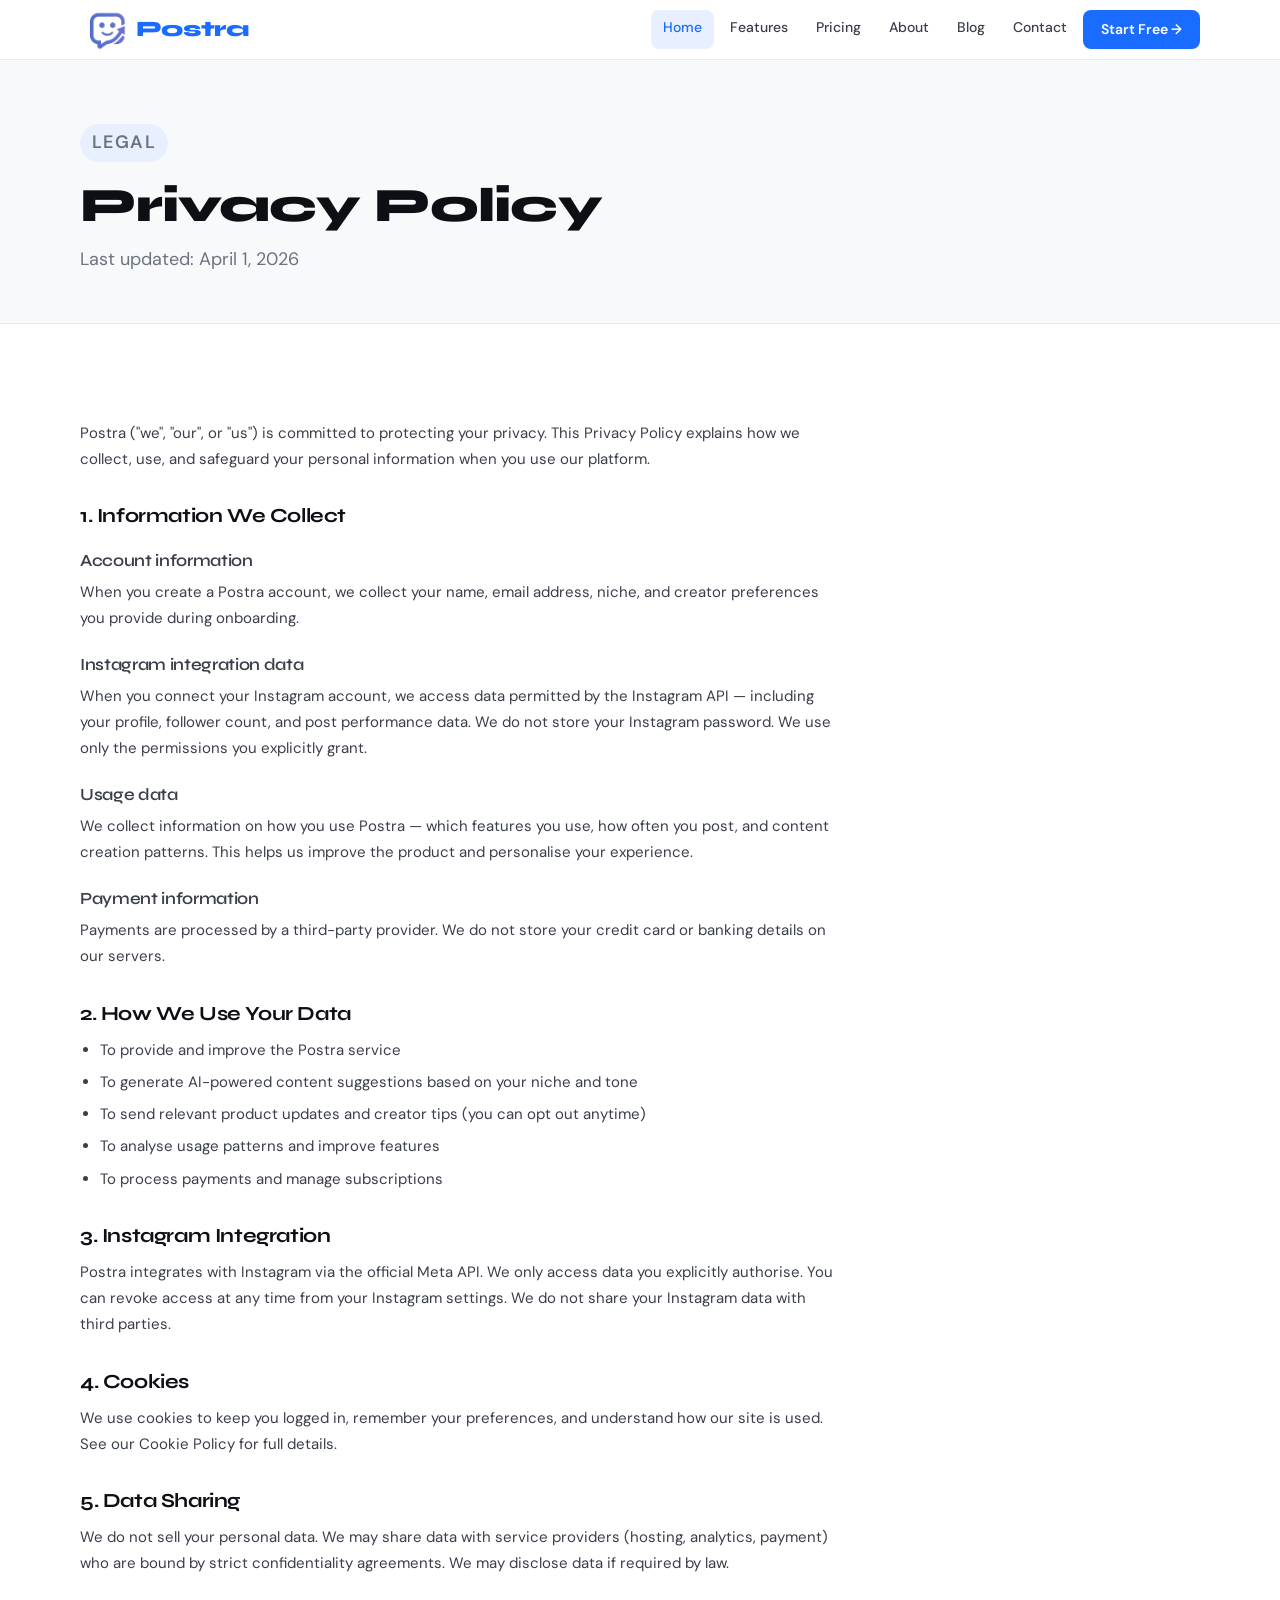
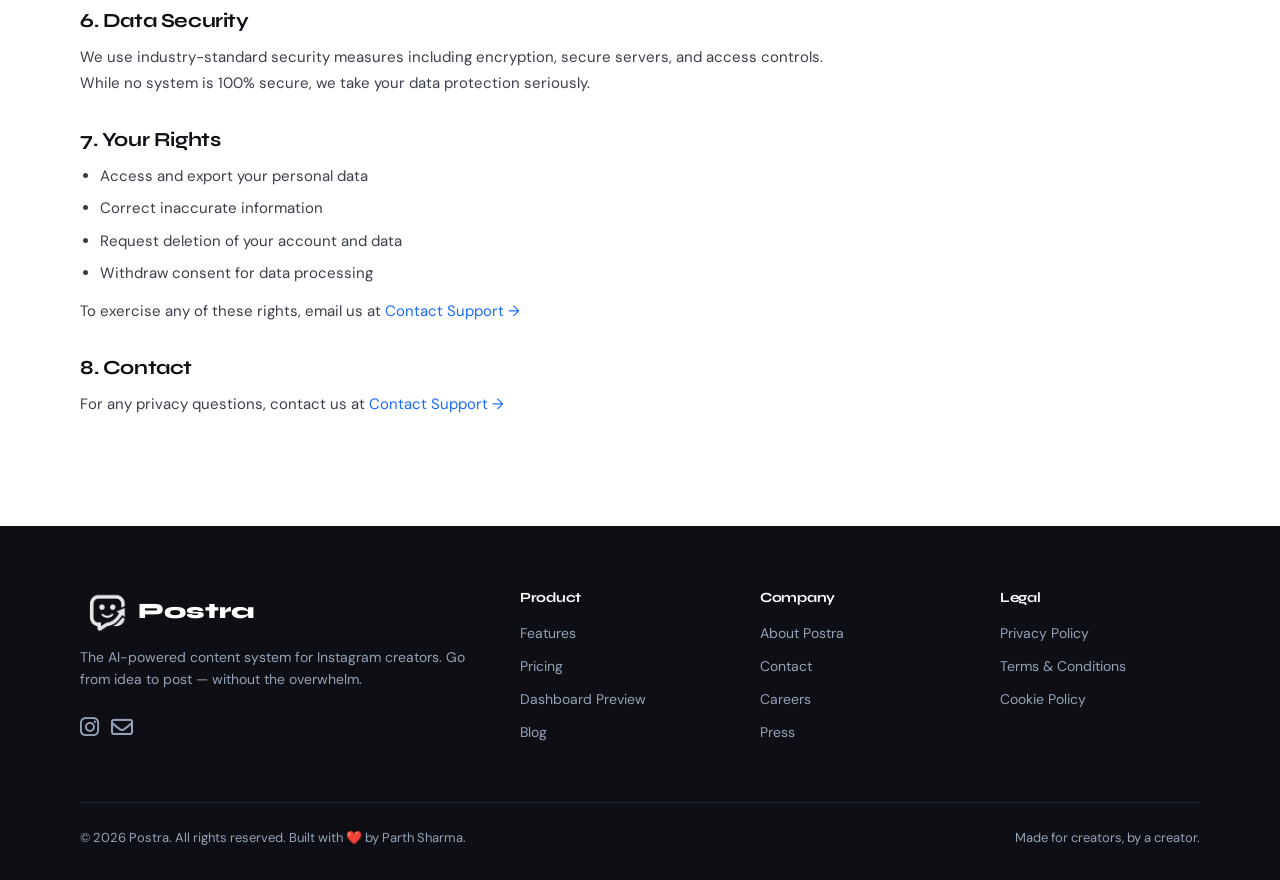
==== commit 40af467b: "Update privacypolicy.html" ====
--- a/privacypolicy.html
+++ b/privacypolicy.html
@@ -3,7 +3,7 @@
 <head>
   <meta charset="UTF-8">
   <meta name="viewport" content="width=device-width, initial-scale=1.0">
-  <title>Postra — Never Run Out of Content Again.</title>
+  <title>Privacy Policy — Postra</title>
   <meta name="description" content="Postra helps Instagram creators generate niche-specific ideas, captions, and ready-to-post content in seconds. Never run out of content again.">
   <meta name="keywords" content="AI social media tool, content generator, Instagram creator tools, caption generator, Hindi content creator tool">
   <meta name="author" content="Postra">
@@ -28,10 +28,40 @@
 </head>
 
 <body>
+
+<!-- NAV -->
+<nav class="nav" id="mainNav">
+  <div class="nav-logo" onclick="showPage('home')" style="display:flex;align-items:center;gap:6px;cursor:pointer;">
+    <img src="assets/postra.png" alt="Postra logo" style="height:44px;width:auto;display:block;filter:invert(30%) sepia(90%) saturate(600%) hue-rotate(200deg) brightness(80%);">
+    <span style="font-family:'Syne',sans-serif;font-weight:800;font-size:22px;color:var(--brand);letter-spacing:-0.03em;">Postra</span>
+  </div>
+  <div class="nav-links" id="navLinks">
+    <a onclick="showPage('home')" id="nav-home" class="active">Home</a>
+    <a onclick="showPage('features')" id="nav-features">Features</a>
+    <a onclick="showPage('pricing')" id="nav-pricing">Pricing</a>
+    <a onclick="showPage('about')" id="nav-about">About</a>
+    <a onclick="showPage('blog')" id="nav-blog">Blog</a>
+    <a onclick="showPage('contact')" id="nav-contact">Contact</a>
+    <a onclick="window.location.href='https://postra-five.vercel.app/'" class="nav-cta pulse-cta">Start Free →</a>
+  </div>
+  <button class="hamburger" onclick="toggleMobileMenu()">☰</button>
+</nav>
+
+<!-- Mobile menu -->
+<div id="mobileMenu" style="display:none; background:#fff; border-bottom:1px solid var(--border); padding:12px 24px;">
+  <a onclick="showPage('home');toggleMobileMenu()" style="display:block;padding:10px 0;font-weight:600;color:var(--ink);cursor:pointer;">Home</a>
+  <a onclick="showPage('features');toggleMobileMenu()" style="display:block;padding:10px 0;font-weight:600;color:var(--ink);cursor:pointer;">Features</a>
+  <a onclick="showPage('pricing');toggleMobileMenu()" style="display:block;padding:10px 0;font-weight:600;color:var(--ink);cursor:pointer;">Pricing</a>
+  <a onclick="showPage('about');toggleMobileMenu()" style="display:block;padding:10px 0;font-weight:600;color:var(--ink);cursor:pointer;">About</a>
+  <a onclick="showPage('blog');toggleMobileMenu()" style="display:block;padding:10px 0;font-weight:600;color:var(--ink);cursor:pointer;">Blog</a>
+  <a onclick="showPage('contact');toggleMobileMenu()" style="display:block;padding:10px 0;font-weight:600;color:var(--ink);cursor:pointer;">Contact</a>
+  <a onclick="window.location.href='https://postra-five.vercel.app/';toggleMobileMenu()" style="display:block;margin-top:8px;padding:12px;text-align:center;background:var(--brand);color:#fff;border-radius:8px;font-weight:700;cursor:pointer;">Generate 3 Free Ideas →</a>
+</div>
+
 <!-- ====================================================
      PAGE: PRIVACY POLICY
 ===================================================== -->
-<div class="page" id="page-privacy">
+<div class="page active" id="page-privacy">
   <div class="page-hero">
     <p class="label">Legal</p>
     <h1>Privacy Policy</h1>
@@ -78,5 +108,51 @@
     </div>
   </section>
 </div>
+
+<!-- ====================================================
+     FOOTER
+===================================================== -->
+<footer>
+  <div class="footer-top">
+    <div>
+      <div class="footer-brand" style="display:flex;align-items:center;gap:8px;">
+        <img src="assets/postra.png" alt="" style="height:44px;width:auto;filter:brightness(0) invert(1) opacity(0.9);">
+        <span>Postra</span>
+      </div>
+      <p class="footer-tagline">The AI-powered content system for Instagram creators. Go from idea to post — without the overwhelm.</p>
+      <div style="display:flex; gap:12px; flex-wrap:wrap; margin-top:8px;">
+        <a href="https://instagram.com/buildwithprth" target="_blank" style="color:#94a3b8; font-size:22px; text-decoration:none;" title="@buildwithprth"><i class="fa-brands fa-instagram"></i></a>
+        <a href="https://mail.google.com/mail/?view=cm&to=sharmaaparth.07@email.com&su=Business Inquiry - Postra&body=Hi Postra Support, ." target="_blank" style="color:#94a3b8; font-size:22px; text-decoration:none;" title="sharmaaparth.07@gmail.com"><i class="fa-regular fa-envelope"></i></a>
+      </div>
+    </div>
+    <div class="footer-col">
+      <h4>Product</h4>
+      <a onclick="showPage('features')">Features</a>
+      <a onclick="showPage('pricing')">Pricing</a>
+      <a onclick="showPage('dashboard')">Dashboard Preview</a>
+      <a onclick="showPage('blog')">Blog</a>
+    </div>
+    <div class="footer-col">
+      <h4>Company</h4>
+      <a onclick="showPage('about')">About Postra</a>
+      <a onclick="showPage('contact')">Contact</a>
+      <a href="#" onclick="showPage('careers'); return false;">Careers</a>
+      <a href="#" onclick="showPage('press'); return false;">Press</a>
+    </div>
+    <div class="footer-col">
+      <h4>Legal</h4>
+      <a href="/privacypolicy">Privacy Policy</a>
+      <a href="/terms">Terms & Conditions</a>
+      <a onclick="showPage('cookies')">Cookie Policy</a>
+    </div>
+  </div>
+  <div class="footer-bottom">
+    <p>© 2026 Postra. All rights reserved. Built with ❤️ by Parth Sharma.</p>
+    <p style="font-size:13px;">Made for creators, by a creator.</p>
+  </div>
+</footer>
+
+<script src="script.js"></script>
+
 </body>
 </html>
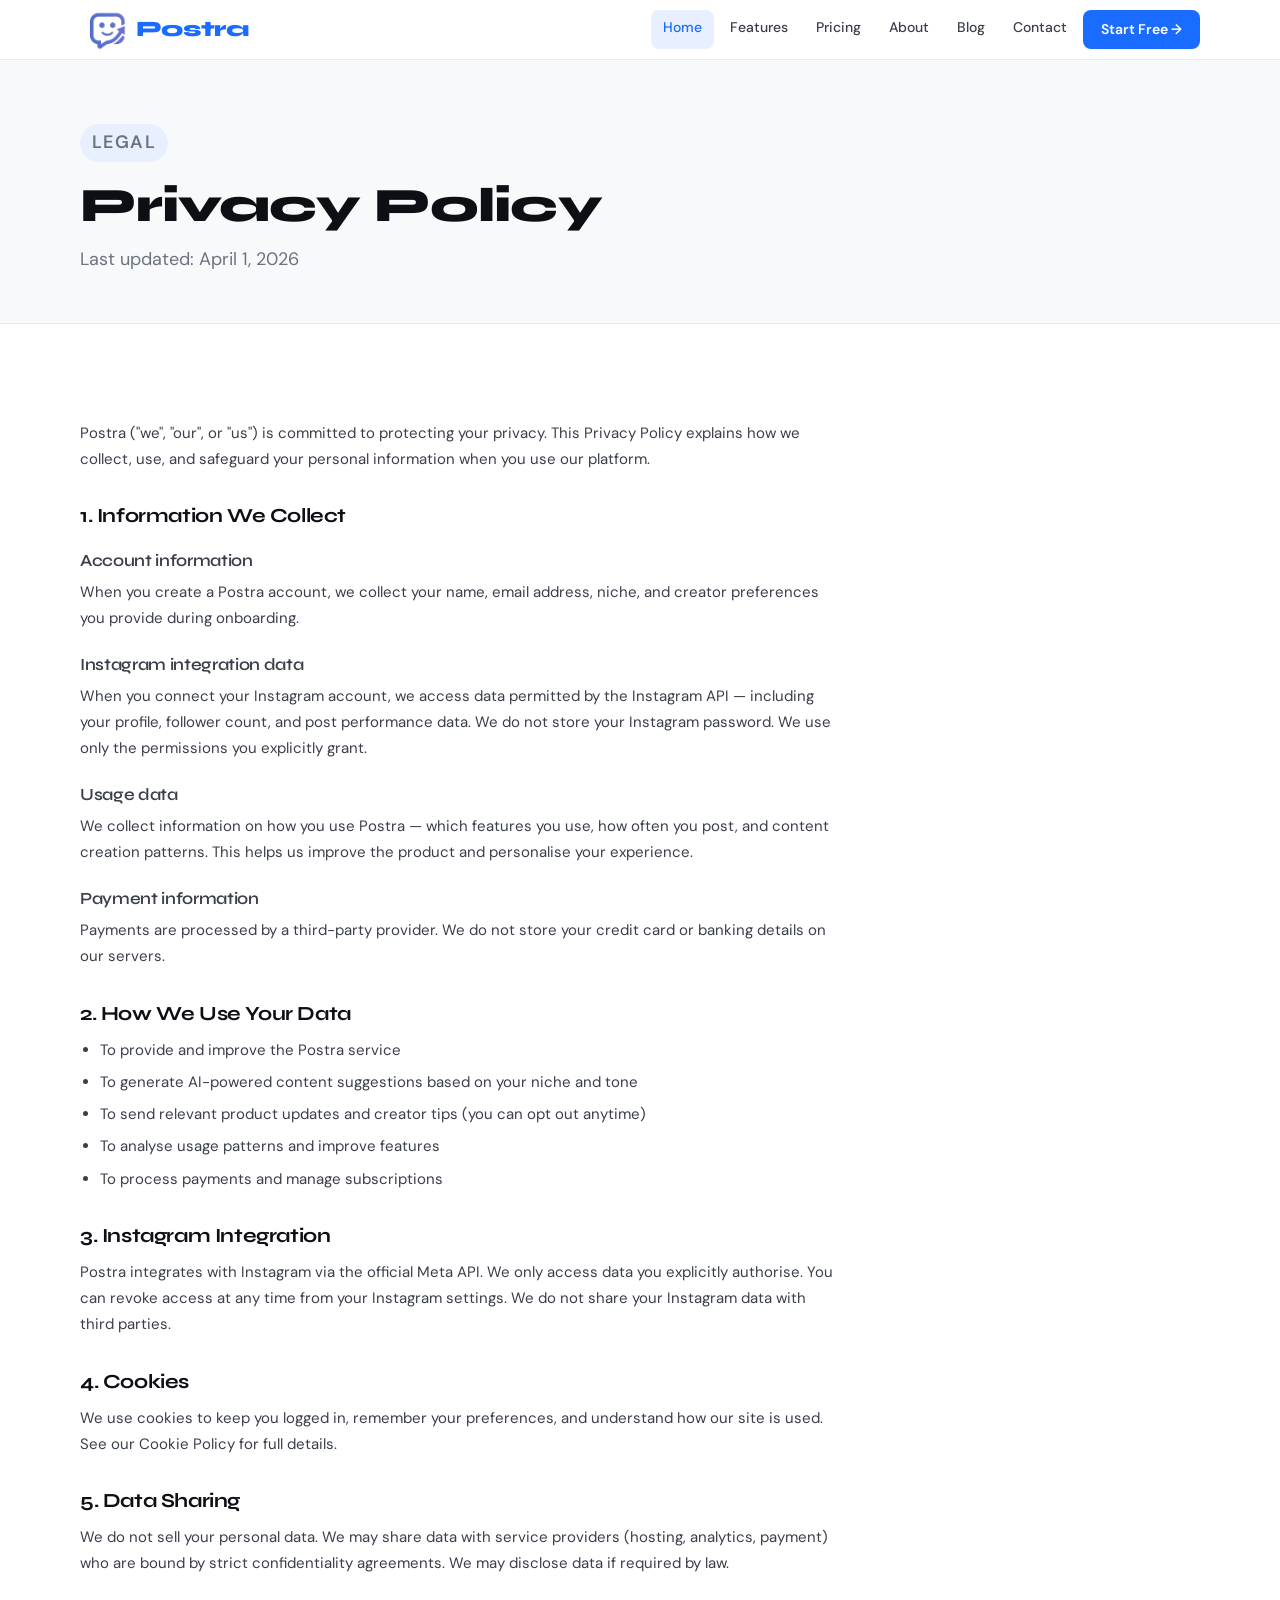
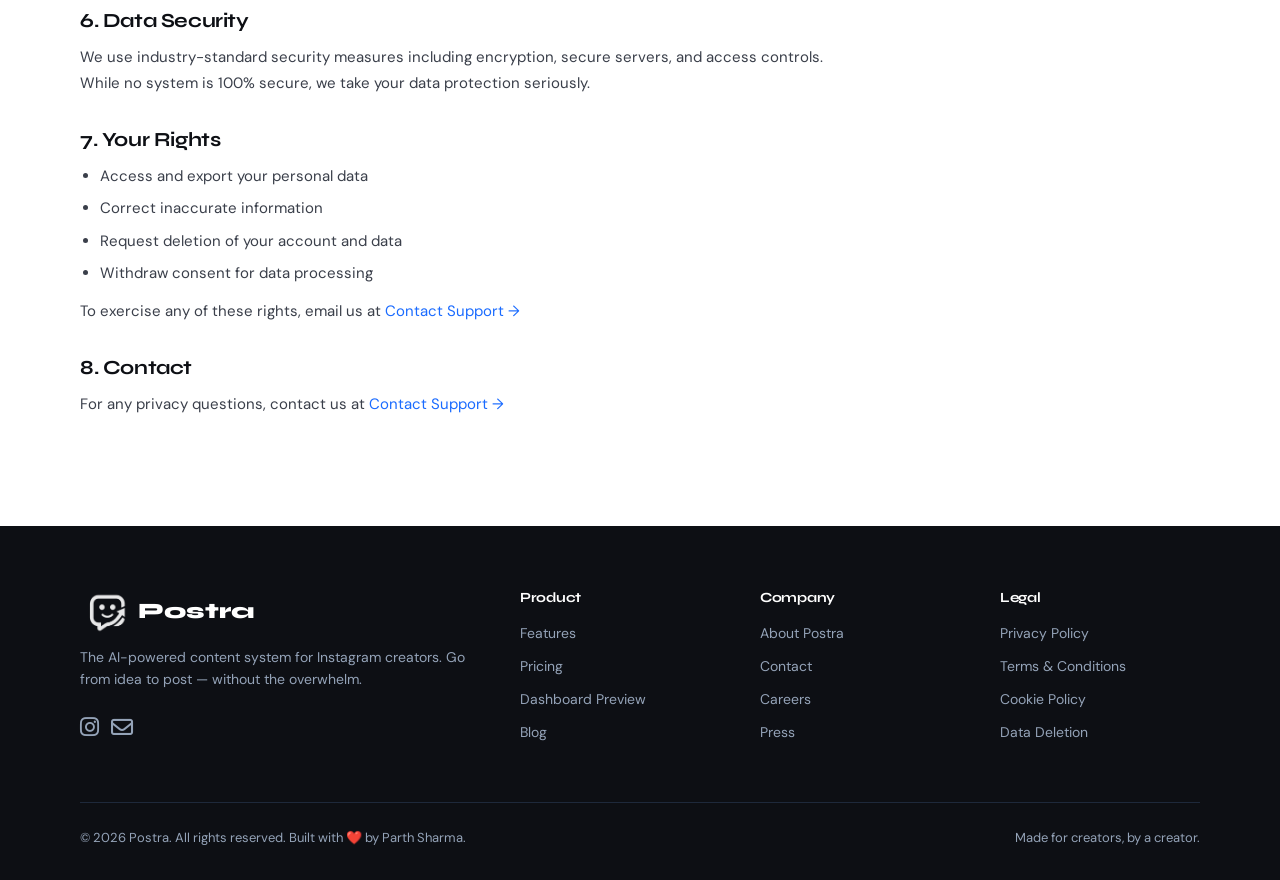
==== commit 7f287761: "Add Data Deletion link to privacy policy Added a link to the Data Deletion page in the footer." ====
--- a/privacypolicy.html
+++ b/privacypolicy.html
@@ -144,6 +144,7 @@
       <a href="/privacypolicy">Privacy Policy</a>
       <a href="/terms">Terms & Conditions</a>
       <a onclick="showPage('cookies')">Cookie Policy</a>
+      <a href="/data-deletion">Data Deletion</a>
     </div>
   </div>
   <div class="footer-bottom">
--- a/style.css
+++ b/style.css
@@ -1211,3 +1211,202 @@
   .fb-trigger { bottom: 16px; right: 16px; padding: 11px 16px; font-size: 13px; }
   .fb-panel { bottom: 72px; right: 16px; left: 16px; width: auto; }
 }
+/* ===== HOW IT WORKS SECTION ===== */
+.hiw-section { background: #fff; }
+
+.hiw-steps {
+  display: flex;
+  flex-direction: column;
+  gap: 0;
+  max-width: 780px;
+  margin: 0 auto;
+  position: relative;
+}
+
+.hiw-step {
+  display: flex;
+  gap: 28px;
+  align-items: flex-start;
+  padding: 24px 0;
+}
+
+.hiw-step-icon-wrap {
+  position: relative;
+  flex-shrink: 0;
+}
+
+.hiw-step-icon {
+  width: 56px;
+  height: 56px;
+  background: var(--surface-2);
+  border: 1.5px solid var(--border);
+  border-radius: 14px;
+  display: flex;
+  align-items: center;
+  justify-content: center;
+  font-size: 24px;
+  flex-shrink: 0;
+  transition: background 0.2s, border-color 0.2s;
+}
+
+.hiw-step:hover .hiw-step-icon {
+  background: var(--brand-light);
+  border-color: var(--brand);
+}
+
+.hiw-step-num {
+  position: absolute;
+  top: -8px;
+  right: -8px;
+  width: 20px;
+  height: 20px;
+  border-radius: 50%;
+  background: var(--brand);
+  color: #fff;
+  font-family: 'Syne', sans-serif;
+  font-weight: 800;
+  font-size: 10px;
+  display: flex;
+  align-items: center;
+  justify-content: center;
+  border: 2px solid #fff;
+}
+
+.hiw-step-content {
+  padding-top: 8px;
+}
+
+.hiw-step-content h4 {
+  font-size: 18px;
+  font-weight: 700;
+  margin-bottom: 6px;
+  color: var(--ink);
+}
+
+.hiw-step-content p {
+  font-size: 15px;
+  color: var(--ink-3);
+  line-height: 1.65;
+  max-width: 560px;
+}
+
+.hiw-connector {
+  width: 2px;
+  height: 32px;
+  background: linear-gradient(to bottom, var(--border-2), var(--border));
+  margin-left: 27px;
+  flex-shrink: 0;
+}
+
+.hiw-step-final .hiw-step-icon {
+  background: var(--brand-light);
+  border-color: var(--brand);
+}
+
+.hiw-icon-final .hiw-step-icon {
+  background: linear-gradient(135deg, var(--brand-light) 0%, #e0eaff 100%);
+  border-color: var(--brand);
+}
+
+.hiw-time-compare {
+  display: flex;
+  align-items: center;
+  gap: 20px;
+  justify-content: center;
+  margin-top: 48px;
+  padding: 24px 32px;
+  background: var(--surface-2);
+  border: 1px solid var(--border);
+  border-radius: var(--radius-lg);
+  max-width: 780px;
+  margin-left: auto;
+  margin-right: auto;
+  font-size: 16px;
+  font-weight: 600;
+  flex-wrap: wrap;
+  gap: 12px;
+}
+
+.htc-before { color: var(--ink-3); }
+.htc-arrow { color: var(--brand); font-size: 20px; }
+.htc-after { color: var(--success); }
+
+@media (max-width: 640px) {
+  .hiw-step { gap: 16px; }
+  .hiw-step-content h4 { font-size: 16px; }
+  .hiw-step-content p { font-size: 14px; }
+  .hiw-time-compare { flex-direction: column; text-align: center; padding: 20px; }
+  .htc-arrow { transform: rotate(90deg); }
+}
+
+/* ===== HERO PREVIEW — SCRIPT TAB ===== */
+.script-block {
+  padding: 10px 12px;
+  border-radius: var(--radius);
+  border: 1px solid var(--border);
+  margin-bottom: 8px;
+  transition: all 0.15s;
+}
+.script-block.selected-script {
+  border-color: var(--brand);
+  background: var(--brand-light);
+}
+.script-scene-label {
+  font-size: 11px;
+  font-weight: 700;
+  text-transform: uppercase;
+  letter-spacing: 0.06em;
+  color: var(--ink-3);
+  margin-bottom: 5px;
+}
+.script-scene-text {
+  font-size: 13px;
+  color: var(--ink-2);
+  line-height: 1.55;
+  font-style: italic;
+}
+
+/* ===== HERO PREVIEW — SHOOT GUIDE TAB ===== */
+.shoot-guide-item {
+  display: flex;
+  align-items: flex-start;
+  gap: 12px;
+  padding: 10px 12px;
+  border-radius: var(--radius);
+  border: 1px solid var(--border);
+  margin-bottom: 8px;
+  transition: all 0.15s;
+}
+.shoot-guide-item.selected-shoot {
+  border-color: var(--brand);
+  background: var(--brand-light);
+}
+.shoot-scene-num {
+  width: 24px;
+  height: 24px;
+  border-radius: 50%;
+  background: var(--surface-3);
+  color: var(--ink-3);
+  font-size: 11px;
+  font-weight: 700;
+  display: flex;
+  align-items: center;
+  justify-content: center;
+  flex-shrink: 0;
+  margin-top: 1px;
+}
+.shoot-guide-item.selected-shoot .shoot-scene-num {
+  background: var(--brand);
+  color: #fff;
+}
+.shoot-scene-title {
+  font-size: 13px;
+  font-weight: 600;
+  color: var(--ink);
+  margin-bottom: 3px;
+}
+.shoot-scene-detail {
+  font-size: 12px;
+  color: var(--ink-3);
+  line-height: 1.5;
+}
